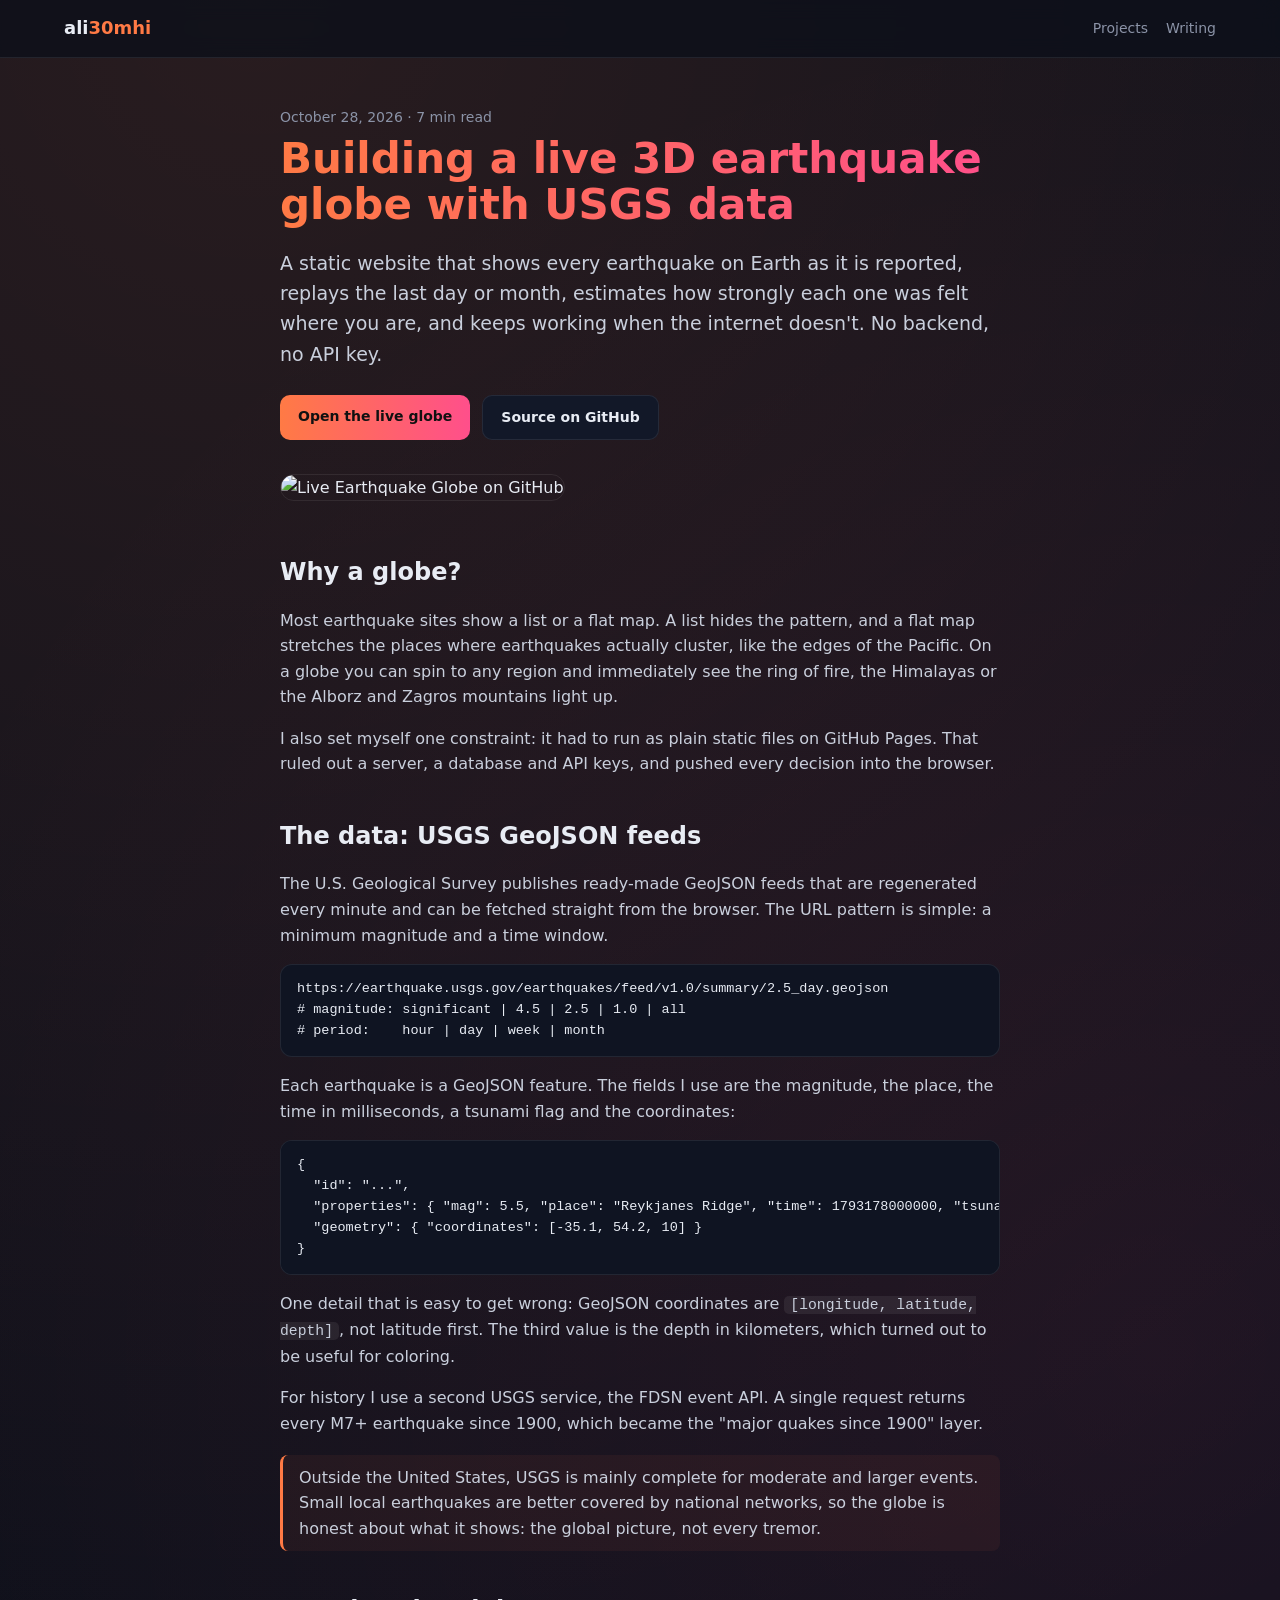
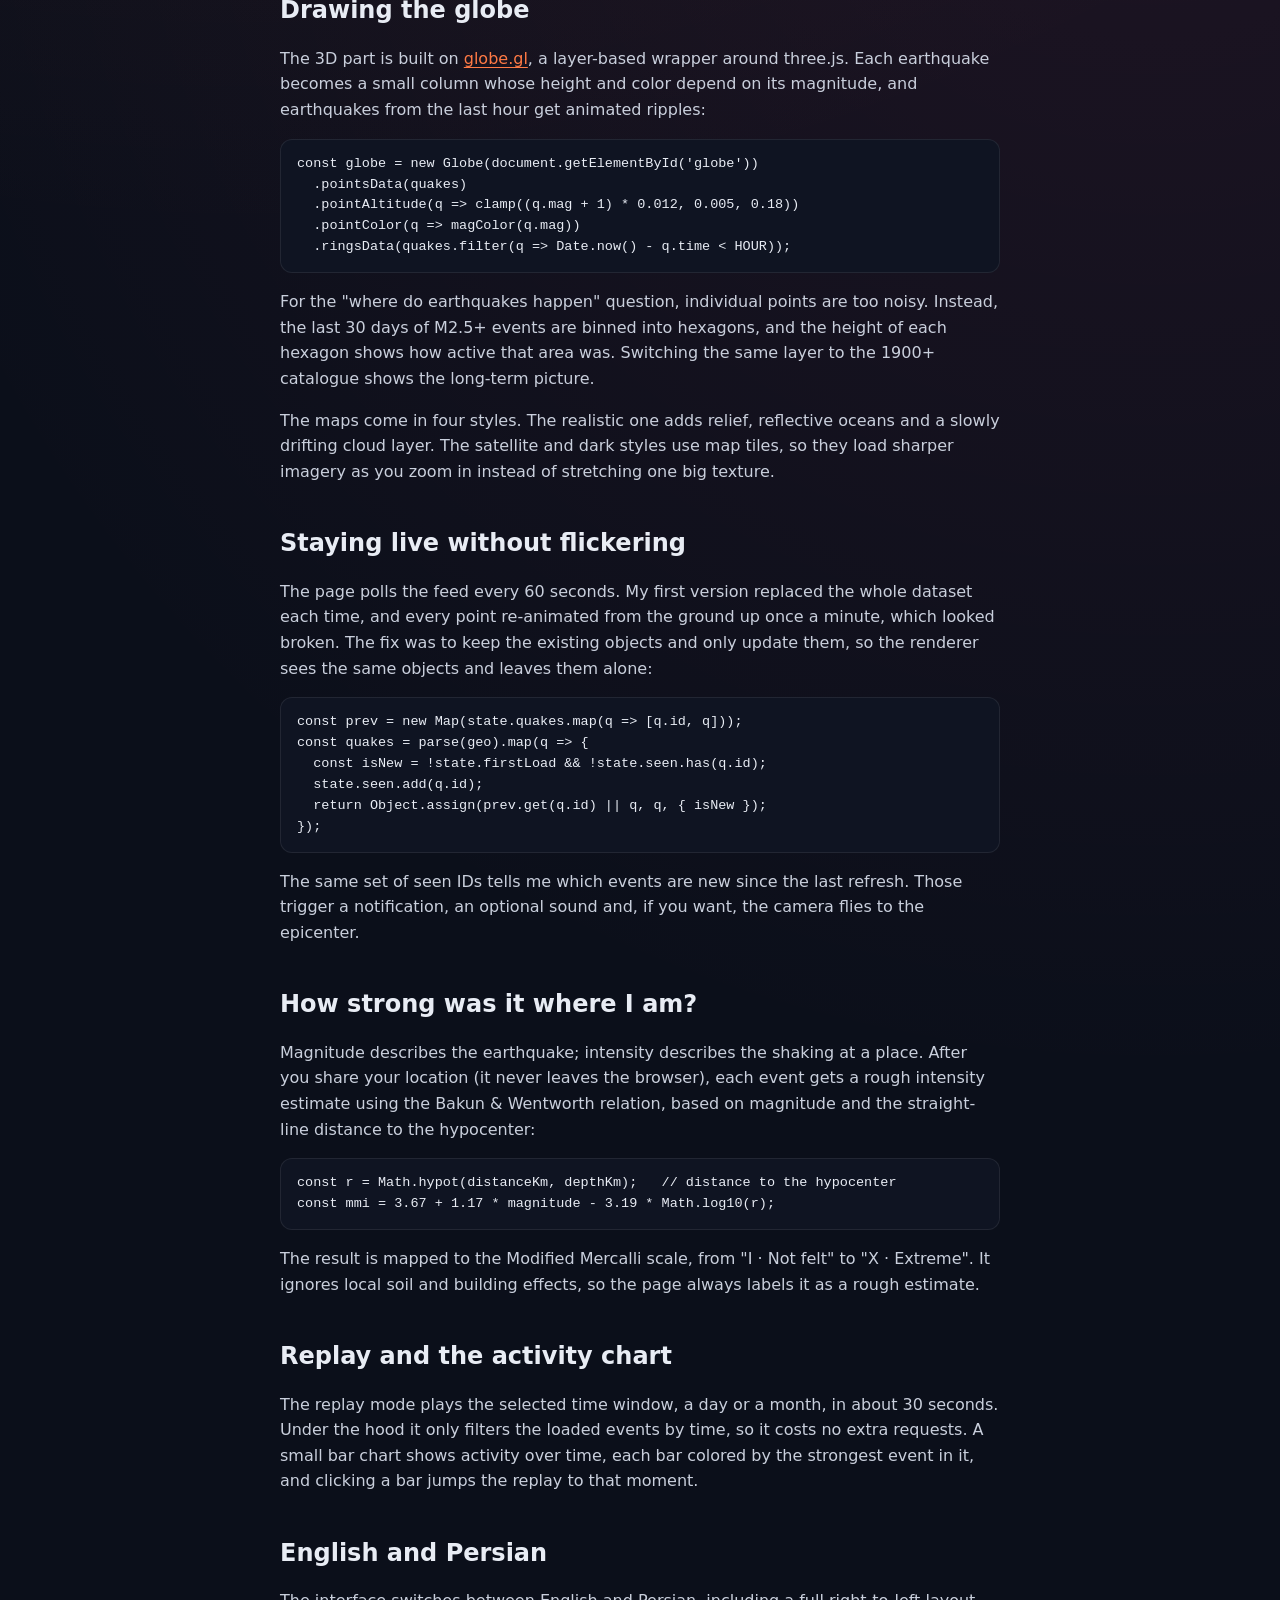
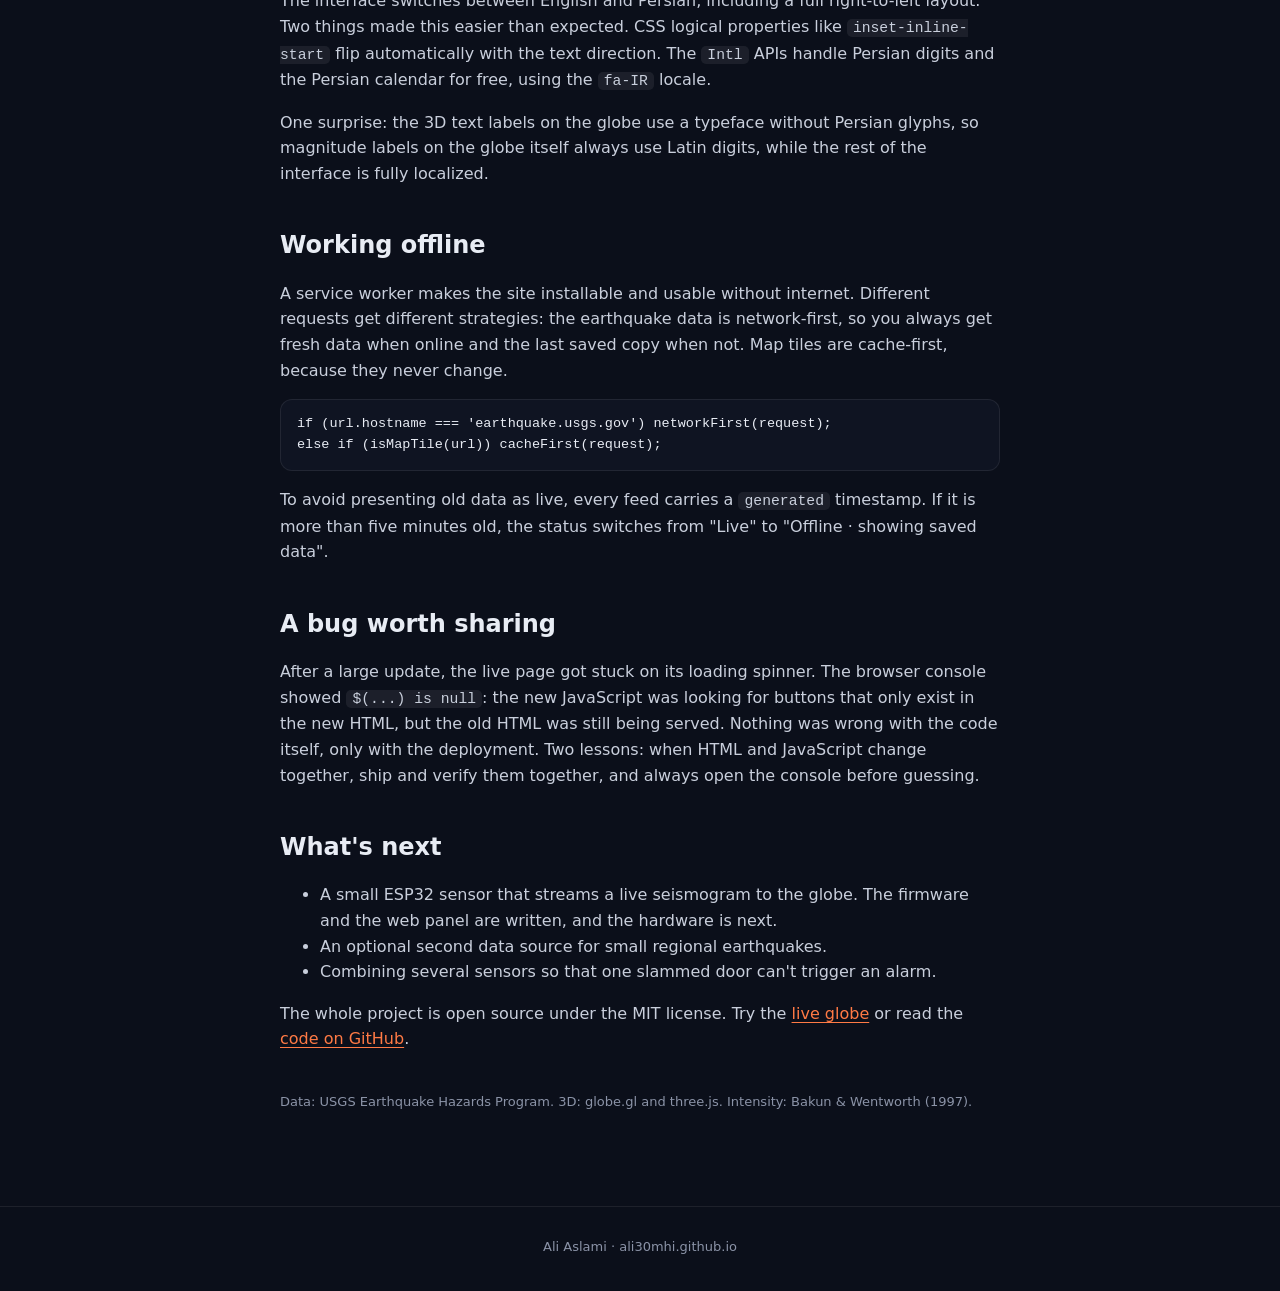
==== blog/earthquake-globe.html @ 8f1ca22b "Add article page" ====
<!DOCTYPE html>
<html lang="en" dir="ltr">
<head>
  <meta charset="UTF-8">
  <meta name="viewport" content="width=device-width, initial-scale=1">
  <title>Building a live 3D earthquake globe with USGS data · Ali Aslami</title>
  <meta name="description" content="How a static website gets real-time earthquake data, stays smooth while updating, estimates shaking at your location and keeps working offline.">
  <meta property="og:title" content="Building a live 3D earthquake globe with USGS data">
  <meta property="og:description" content="Real-time USGS data, three.js, an intensity estimate and offline support, with no backend.">
  <meta property="og:image" content="https://opengraph.githubassets.com/1/Ali30mhi/earthquake-globe">
  <meta name="theme-color" content="#0b0f1a">
  <link rel="icon" href="https://github.com/Ali30mhi.png">
  <link rel="stylesheet" href="../style.css">
</head>
<body>
  <nav class="nav">
    <a class="brand" href="../">ali<span>30mhi</span></a>
    <div class="links">
      <a href="../#projects">Projects</a>
      <a href="../#writing">Writing</a>
    </div>
  </nav>

  <article class="article">
    <header>
      <p class="date">October 28, 2026 · 7 min read</p>
      <h1>Building a live 3D earthquake globe with USGS data</h1>
      <p class="lead">A static website that shows every earthquake on Earth as it is reported, replays the last day or month, estimates how strongly each one was felt where you are, and keeps working when the internet doesn't. No backend, no API key.</p>
      <div class="cta">
        <a class="btn primary" href="https://ali30mhi.github.io/earthquake-globe/">Open the live globe</a>
        <a class="btn" href="https://github.com/Ali30mhi/earthquake-globe">Source on GitHub</a>
      </div>
      <img class="cover" src="https://opengraph.githubassets.com/1/Ali30mhi/earthquake-globe" alt="Live Earthquake Globe on GitHub">
    </header>

    <h2>Why a globe?</h2>
    <p>Most earthquake sites show a list or a flat map. A list hides the pattern, and a flat map stretches the places where earthquakes actually cluster, like the edges of the Pacific. On a globe you can spin to any region and immediately see the ring of fire, the Himalayas or the Alborz and Zagros mountains light up.</p>
    <p>I also set myself one constraint: it had to run as plain static files on GitHub Pages. That ruled out a server, a database and API keys, and pushed every decision into the browser.</p>

    <h2>The data: USGS GeoJSON feeds</h2>
    <p>The U.S. Geological Survey publishes ready-made GeoJSON feeds that are regenerated every minute and can be fetched straight from the browser. The URL pattern is simple: a minimum magnitude and a time window.</p>
<pre><code>https://earthquake.usgs.gov/earthquakes/feed/v1.0/summary/2.5_day.geojson
# magnitude: significant | 4.5 | 2.5 | 1.0 | all
# period:    hour | day | week | month</code></pre>
    <p>Each earthquake is a GeoJSON feature. The fields I use are the magnitude, the place, the time in milliseconds, a tsunami flag and the coordinates:</p>
<pre><code>{
  "id": "...",
  "properties": { "mag": 5.5, "place": "Reykjanes Ridge", "time": 1793178000000, "tsunami": 0 },
  "geometry": { "coordinates": [-35.1, 54.2, 10] }
}</code></pre>
    <p>One detail that is easy to get wrong: GeoJSON coordinates are <code>[longitude, latitude, depth]</code>, not latitude first. The third value is the depth in kilometers, which turned out to be useful for coloring.</p>
    <p>For history I use a second USGS service, the FDSN event API. A single request returns every M7+ earthquake since 1900, which became the "major quakes since 1900" layer.</p>
    <blockquote>Outside the United States, USGS is mainly complete for moderate and larger events. Small local earthquakes are better covered by national networks, so the globe is honest about what it shows: the global picture, not every tremor.</blockquote>

    <h2>Drawing the globe</h2>
    <p>The 3D part is built on <a href="https://github.com/vasturiano/globe.gl">globe.gl</a>, a layer-based wrapper around three.js. Each earthquake becomes a small column whose height and color depend on its magnitude, and earthquakes from the last hour get animated ripples:</p>
<pre><code>const globe = new Globe(document.getElementById('globe'))
  .pointsData(quakes)
  .pointAltitude(q =&gt; clamp((q.mag + 1) * 0.012, 0.005, 0.18))
  .pointColor(q =&gt; magColor(q.mag))
  .ringsData(quakes.filter(q =&gt; Date.now() - q.time &lt; HOUR));</code></pre>
    <p>For the "where do earthquakes happen" question, individual points are too noisy. Instead, the last 30 days of M2.5+ events are binned into hexagons, and the height of each hexagon shows how active that area was. Switching the same layer to the 1900+ catalogue shows the long-term picture.</p>
    <p>The maps come in four styles. The realistic one adds relief, reflective oceans and a slowly drifting cloud layer. The satellite and dark styles use map tiles, so they load sharper imagery as you zoom in instead of stretching one big texture.</p>

    <h2>Staying live without flickering</h2>
    <p>The page polls the feed every 60 seconds. My first version replaced the whole dataset each time, and every point re-animated from the ground up once a minute, which looked broken. The fix was to keep the existing objects and only update them, so the renderer sees the same objects and leaves them alone:</p>
<pre><code>const prev = new Map(state.quakes.map(q =&gt; [q.id, q]));
const quakes = parse(geo).map(q =&gt; {
  const isNew = !state.firstLoad &amp;&amp; !state.seen.has(q.id);
  state.seen.add(q.id);
  return Object.assign(prev.get(q.id) || q, q, { isNew });
});</code></pre>
    <p>The same set of seen IDs tells me which events are new since the last refresh. Those trigger a notification, an optional sound and, if you want, the camera flies to the epicenter.</p>

    <h2>How strong was it where I am?</h2>
    <p>Magnitude describes the earthquake; intensity describes the shaking at a place. After you share your location (it never leaves the browser), each event gets a rough intensity estimate using the Bakun &amp; Wentworth relation, based on magnitude and the straight-line distance to the hypocenter:</p>
<pre><code>const r = Math.hypot(distanceKm, depthKm);   // distance to the hypocenter
const mmi = 3.67 + 1.17 * magnitude - 3.19 * Math.log10(r);</code></pre>
    <p>The result is mapped to the Modified Mercalli scale, from "I · Not felt" to "X · Extreme". It ignores local soil and building effects, so the page always labels it as a rough estimate.</p>

    <h2>Replay and the activity chart</h2>
    <p>The replay mode plays the selected time window, a day or a month, in about 30 seconds. Under the hood it only filters the loaded events by time, so it costs no extra requests. A small bar chart shows activity over time, each bar colored by the strongest event in it, and clicking a bar jumps the replay to that moment.</p>

    <h2>English and Persian</h2>
    <p>The interface switches between English and Persian, including a full right-to-left layout. Two things made this easier than expected. CSS logical properties like <code>inset-inline-start</code> flip automatically with the text direction. The <code>Intl</code> APIs handle Persian digits and the Persian calendar for free, using the <code>fa-IR</code> locale.</p>
    <p>One surprise: the 3D text labels on the globe use a typeface without Persian glyphs, so magnitude labels on the globe itself always use Latin digits, while the rest of the interface is fully localized.</p>

    <h2>Working offline</h2>
    <p>A service worker makes the site installable and usable without internet. Different requests get different strategies: the earthquake data is network-first, so you always get fresh data when online and the last saved copy when not. Map tiles are cache-first, because they never change.</p>
<pre><code>if (url.hostname === 'earthquake.usgs.gov') networkFirst(request);
else if (isMapTile(url)) cacheFirst(request);</code></pre>
    <p>To avoid presenting old data as live, every feed carries a <code>generated</code> timestamp. If it is more than five minutes old, the status switches from "Live" to "Offline · showing saved data".</p>

    <h2>A bug worth sharing</h2>
    <p>After a large update, the live page got stuck on its loading spinner. The browser console showed <code>$(...) is null</code>: the new JavaScript was looking for buttons that only exist in the new HTML, but the old HTML was still being served. Nothing was wrong with the code itself, only with the deployment. Two lessons: when HTML and JavaScript change together, ship and verify them together, and always open the console before guessing.</p>

    <h2>What's next</h2>
    <ul>
      <li>A small ESP32 sensor that streams a live seismogram to the globe. The firmware and the web panel are written, and the hardware is next.</li>
      <li>An optional second data source for small regional earthquakes.</li>
      <li>Combining several sensors so that one slammed door can't trigger an alarm.</li>
    </ul>
    <p>The whole project is open source under the MIT license. Try the <a href="https://ali30mhi.github.io/earthquake-globe/">live globe</a> or read the <a href="https://github.com/Ali30mhi/earthquake-globe">code on GitHub</a>.</p>

    <p class="credits">Data: USGS Earthquake Hazards Program. 3D: globe.gl and three.js. Intensity: Bakun &amp; Wentworth (1997).</p>
  </article>

  <footer>Ali Aslami · <a href="../">ali30mhi.github.io</a></footer>
</body>
</html>
---- style.css ----
:root {
  --bg: #0b0f1a; --card: #121828; --line: rgba(255, 255, 255, .08);
  --fg: #e8ecf4; --muted: #8b93a7; --a: #ff7a45; --b: #ff4f8b;
}
* { box-sizing: border-box; }
html { scroll-behavior: smooth; }
body {
  margin: 0; background: var(--bg); color: var(--fg);
  font: 16px/1.6 system-ui, -apple-system, "Segoe UI", Roboto, sans-serif;
  background-image: radial-gradient(circle at 20% 0%, rgba(255, 122, 69, .12), transparent 40%),
                    radial-gradient(circle at 90% 30%, rgba(255, 79, 139, .08), transparent 40%);
}
html[lang="fa"] body { font-family: Vazirmatn, Tahoma, system-ui, sans-serif; }
a { color: inherit; text-decoration: none; }

.nav {
  position: sticky; top: 0; z-index: 10; display: flex; justify-content: space-between; align-items: center;
  padding: 14px clamp(16px, 5vw, 64px); background: rgba(11, 15, 26, .75);
  backdrop-filter: blur(10px); -webkit-backdrop-filter: blur(10px); border-bottom: 1px solid var(--line);
}
.brand { font-weight: 800; font-size: 18px; direction: ltr; }
.brand span { color: var(--a); }
.links { display: flex; gap: 18px; align-items: center; font-size: 14px; color: var(--muted); }
.links a:hover { color: var(--fg); }
.chip {
  background: var(--card); color: var(--fg); border: 1px solid var(--line); border-radius: 8px;
  padding: 4px 10px; font: inherit; font-size: 13px; cursor: pointer;
}

.hero { max-width: 760px; margin: 0 auto; padding: 72px 20px 48px; text-align: center; }
.avatar { width: 120px; height: 120px; border-radius: 50%; border: 3px solid var(--a); box-shadow: 0 0 40px rgba(255, 122, 69, .35); }
.hello { color: var(--muted); margin: 18px 0 0; }
h1 {
  font-size: clamp(36px, 7vw, 56px); margin: 4px 0; line-height: 1.1;
  background: linear-gradient(90deg, var(--a), var(--b)); -webkit-background-clip: text; background-clip: text; color: transparent;
}
.role { font-size: 18px; margin: 6px 0 14px; }
.bio { color: var(--muted); max-width: 580px; margin: 0 auto; }
.cta { display: flex; gap: 12px; justify-content: center; margin: 26px 0; flex-wrap: wrap; }
.btn {
  display: inline-block; padding: 10px 18px; border-radius: 10px; border: 1px solid var(--line);
  background: var(--card); font-weight: 600; font-size: 14px; transition: transform .15s, border-color .15s;
}
.btn:hover { transform: translateY(-2px); border-color: var(--a); }
.btn.primary { background: linear-gradient(90deg, var(--a), var(--b)); border: 0; color: #111; }
.btn.small { padding: 6px 12px; font-size: 13px; }
.stats { display: flex; gap: 12px; justify-content: center; }
.stats div { background: var(--card); border: 1px solid var(--line); border-radius: 12px; padding: 10px 18px; min-width: 110px; }
.stats b { display: block; font-size: 22px; }
.stats span { font-size: 12px; color: var(--muted); }

main { max-width: 1100px; margin: 0 auto; padding: 0 20px; }
section { padding: 48px 0; }
h2 { font-size: 28px; margin: 0 0 6px; }
.sub { color: var(--muted); margin: 0 0 24px; }

.grid { display: grid; grid-template-columns: repeat(auto-fill, minmax(310px, 1fr)); gap: 18px; }
.card {
  background: var(--card); border: 1px solid var(--line); border-radius: 16px; overflow: hidden;
  display: flex; flex-direction: column; transition: transform .2s, border-color .2s, box-shadow .2s;
}
.card:hover { transform: translateY(-4px); border-color: rgba(255, 122, 69, .5); box-shadow: 0 12px 30px rgba(0, 0, 0, .35); }
.thumb img { width: 100%; aspect-ratio: 2 / 1; object-fit: cover; display: block; background: #1b2133; }
.card .body { padding: 16px; display: flex; flex-direction: column; gap: 10px; flex: 1; }
.card h3 { margin: 0; font-size: 18px; direction: ltr; text-align: start; unicode-bidi: plaintext; }
.card p { margin: 0; color: var(--muted); font-size: 14px; flex: 1; }
.tags { display: flex; flex-wrap: wrap; gap: 6px; }
.tags span { font-size: 12px; padding: 2px 8px; border-radius: 6px; background: rgba(255, 122, 69, .12); color: #ffb08f; direction: ltr; }
.meta { display: flex; gap: 12px; font-size: 12px; color: var(--muted); min-height: 18px; }
.actions { display: flex; gap: 8px; }

.skills { display: grid; grid-template-columns: repeat(auto-fit, minmax(220px, 1fr)); gap: 14px; margin-top: 18px; }
.skill { background: var(--card); border: 1px solid var(--line); border-radius: 14px; padding: 16px; }
.skill h3 { margin: 0 0 6px; font-size: 15px; color: var(--a); }
.skill p { margin: 0; color: var(--muted); font-size: 14px; }

.posts { display: grid; grid-template-columns: repeat(auto-fit, minmax(300px, 1fr)); gap: 14px; margin-top: 18px; }
.post { background: var(--card); border: 1px dashed rgba(255, 255, 255, .15); border-radius: 14px; padding: 18px; }
.post h3 { margin: 8px 0 6px; font-size: 17px; }
.post p { margin: 0; color: var(--muted); font-size: 14px; }
.tag { font-size: 11px; padding: 2px 8px; border-radius: 6px; background: rgba(255, 79, 139, .15); color: #ff9ab9; }

.contact { text-align: center; }
.contact p { color: var(--muted); max-width: 520px; margin: 8px auto 22px; }
footer { text-align: center; color: var(--muted); font-size: 13px; padding: 30px 20px 40px; border-top: 1px solid var(--line); }

@media (max-width: 640px) {
  .links a { display: none; }
  .stats { flex-wrap: wrap; }
}
/* end of style.css */
/* article-styles */
.article { max-width: 760px; margin: 0 auto; padding: 48px 20px 80px; }
.article h1 { font-size: clamp(30px, 5vw, 42px); }
.article .date { color: var(--muted); font-size: 14px; margin: 0 0 8px; }
.article .lead { font-size: 19px; color: #c9cfdc; }
.article .cover { width: 100%; border-radius: 14px; border: 1px solid var(--line); margin: 8px 0 12px; }
.article h2 { font-size: 24px; margin: 40px 0 10px; }
.article p, .article li { color: #c9cfdc; }
.article a:not(.btn) { color: var(--a); text-decoration: underline; text-underline-offset: 3px; }
.article .cta { justify-content: flex-start; }
.article pre {
  background: #0f1422; border: 1px solid var(--line); border-radius: 12px; padding: 14px 16px;
  overflow-x: auto; font-size: 13.5px; line-height: 1.55; direction: ltr; text-align: left;
}
.article code { font-family: ui-monospace, "JetBrains Mono", Consolas, monospace; }
.article p code, .article li code { background: rgba(255, 255, 255, .07); padding: 1px 6px; border-radius: 5px; font-size: .92em; }
.article blockquote {
  margin: 18px 0; padding: 10px 16px; border-inline-start: 3px solid var(--a);
  background: rgba(255, 122, 69, .06); border-radius: 8px; color: #c9cfdc;
}
.article .credits { font-size: 13px; color: var(--muted); margin-top: 40px; }
.post.published { border-style: solid; display: block; transition: transform .2s, border-color .2s; }
.post.published:hover { transform: translateY(-3px); border-color: rgba(255, 122, 69, .5); }
.tag.new { background: rgba(52, 199, 89, .15); color: #6ee08f; }
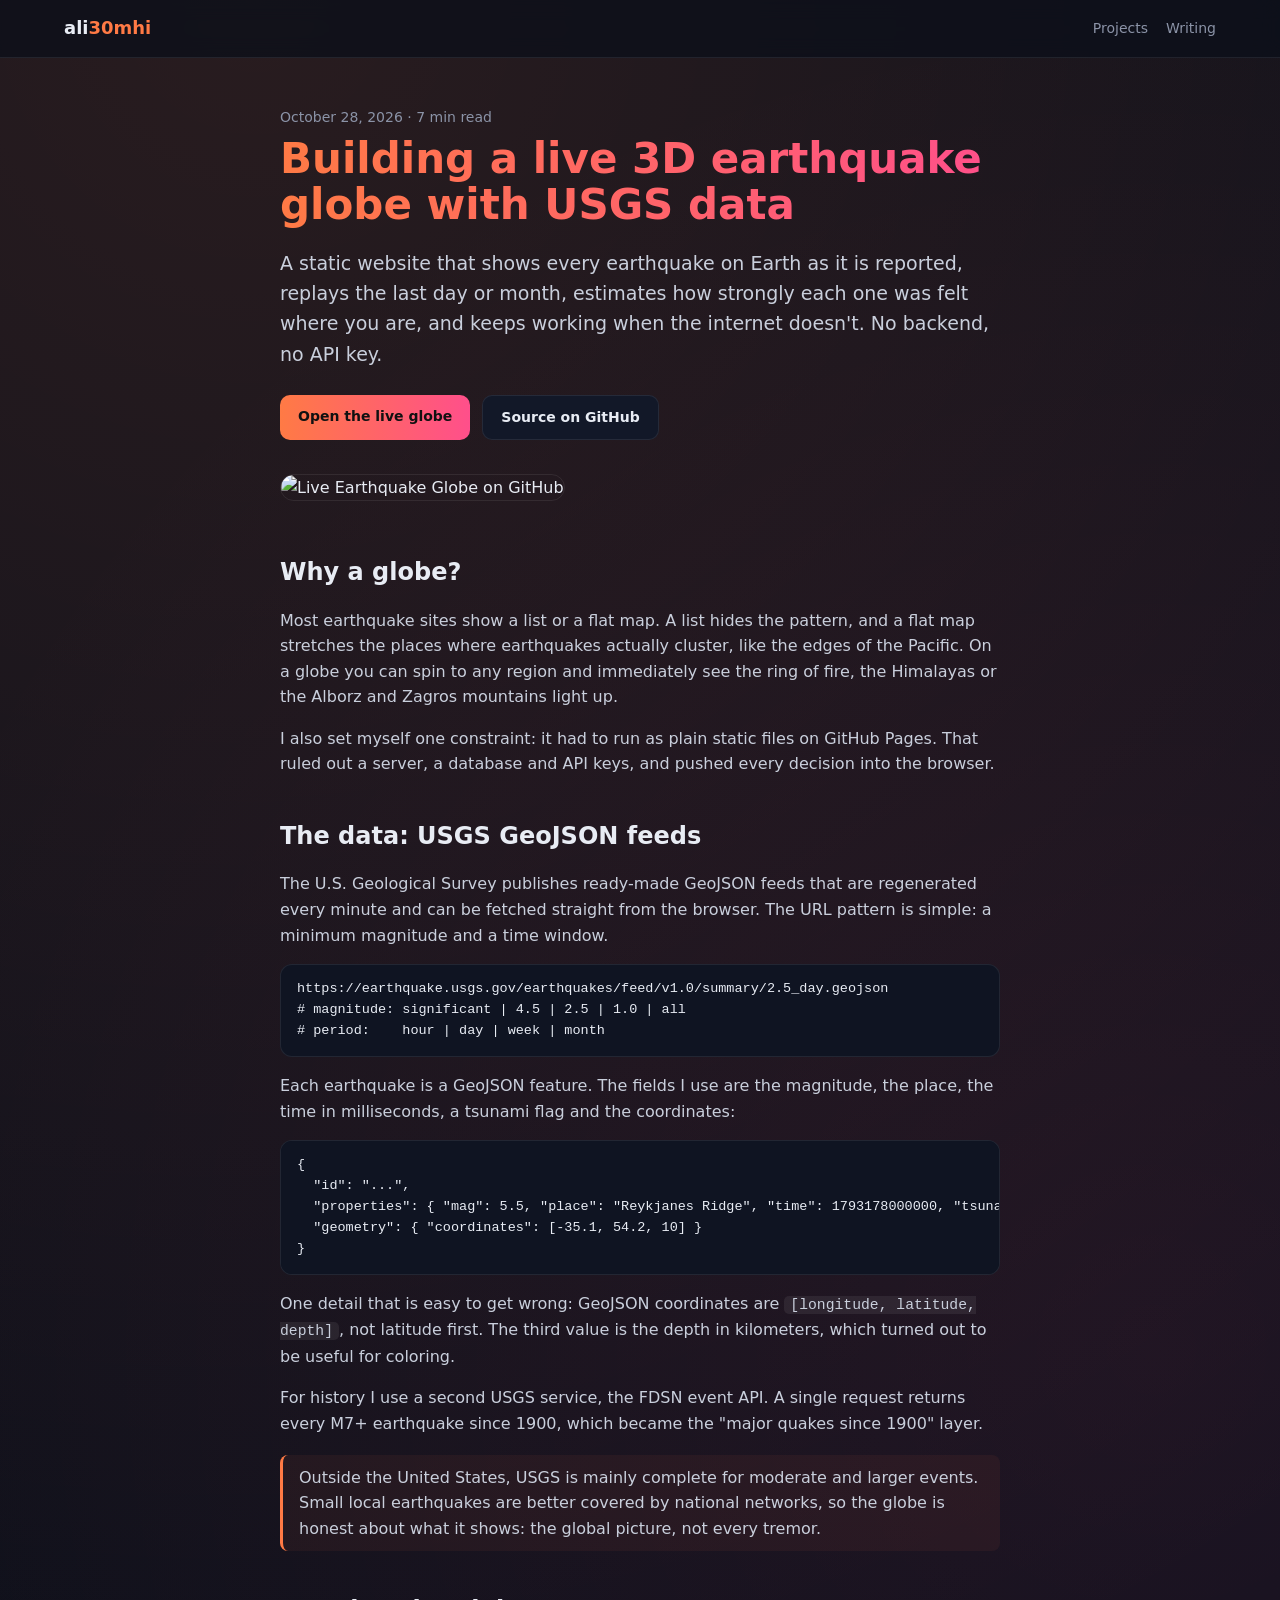
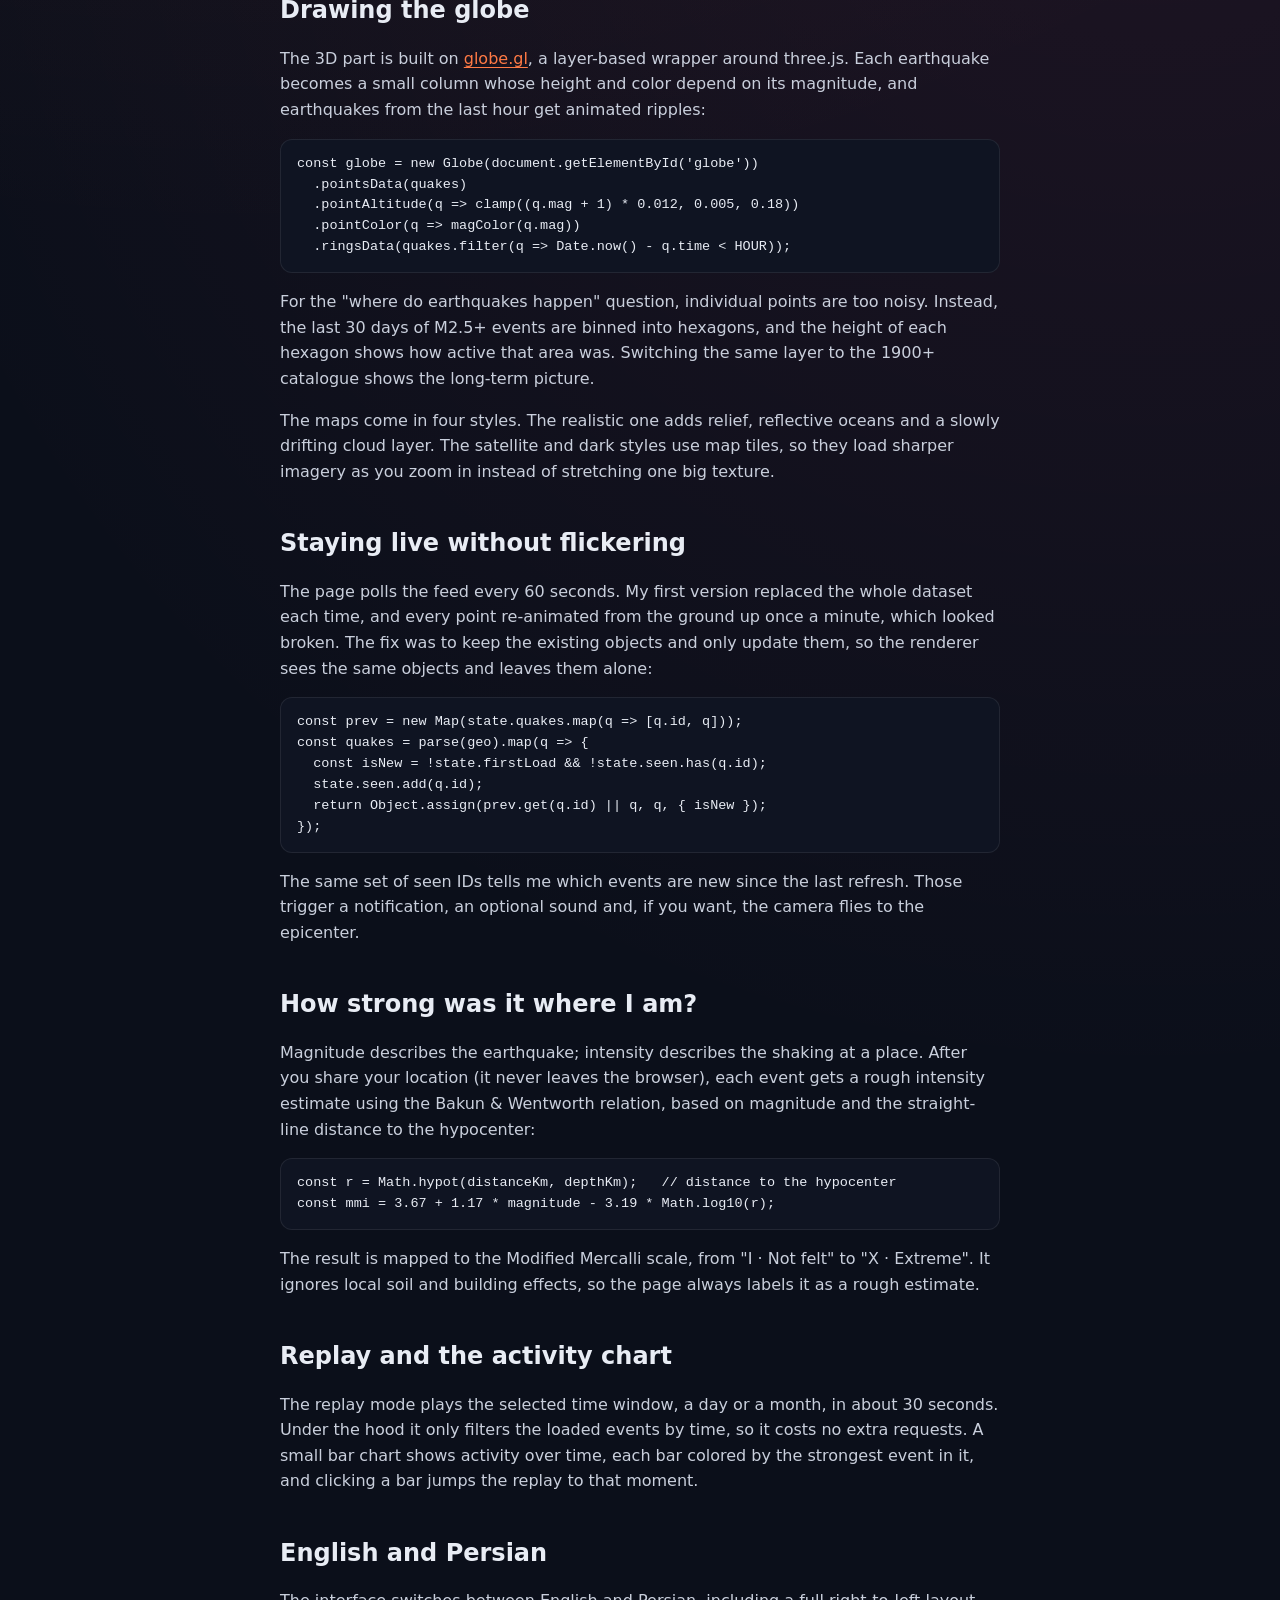
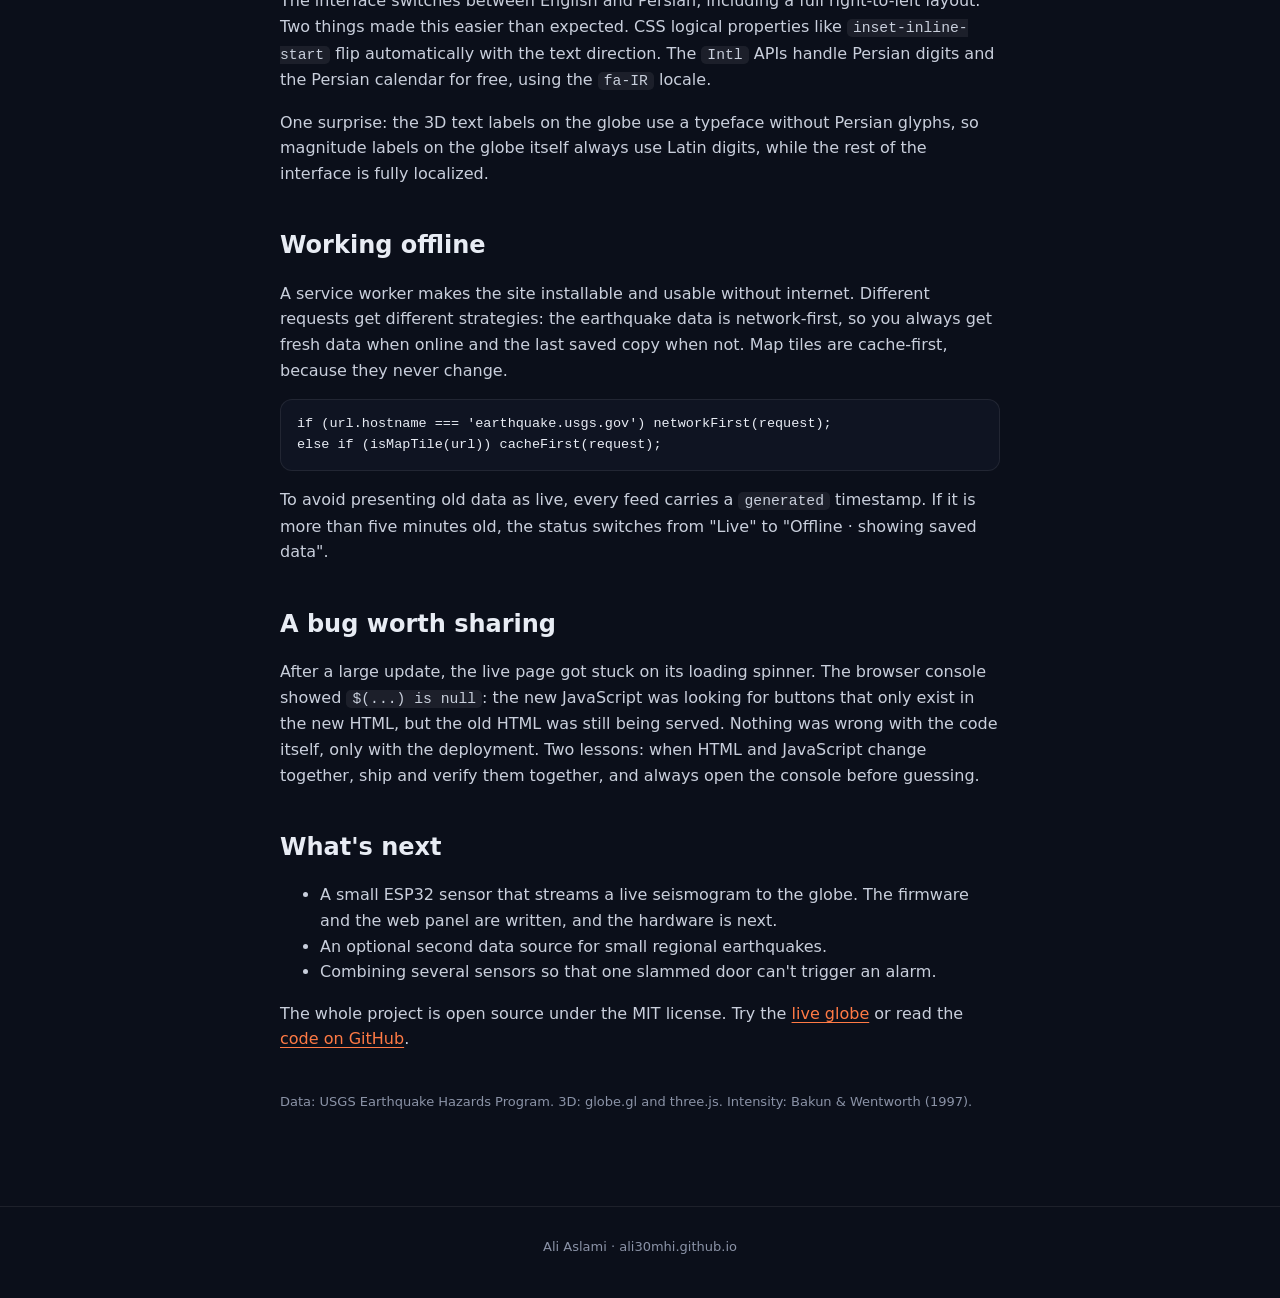
==== commit 68b88387: "Responsive and cross-platform polish" ====
--- a/blog/earthquake-globe.html
+++ b/blog/earthquake-globe.html
@@ -9,8 +9,9 @@
   <meta property="og:description" content="Real-time USGS data, three.js, an intensity estimate and offline support, with no backend.">
   <meta property="og:image" content="https://opengraph.githubassets.com/1/Ali30mhi/earthquake-globe">
   <meta name="theme-color" content="#0b0f1a">
+  <meta name="color-scheme" content="dark">
   <link rel="icon" href="https://github.com/Ali30mhi.png">
-  <link rel="stylesheet" href="../style.css">
+  <link rel="stylesheet" href="../style.css?v=3">
 </head>
 <body>
   <nav class="nav">
--- a/style.css
+++ b/style.css
@@ -113,3 +113,43 @@
 .post.published { border-style: solid; display: block; transition: transform .2s, border-color .2s; }
 .post.published:hover { transform: translateY(-3px); border-color: rgba(255, 122, 69, .5); }
 .tag.new { background: rgba(52, 199, 89, .15); color: #6ee08f; }
+/* cross-platform */
+html { -webkit-text-size-adjust: 100%; text-size-adjust: 100%; color-scheme: dark; scrollbar-color: #2a3247 var(--bg); }
+body { -webkit-font-smoothing: antialiased; -moz-osx-font-smoothing: grayscale; overflow-x: hidden; }
+img { max-width: 100%; height: auto; }
+.grid { grid-template-columns: repeat(auto-fill, minmax(min(310px, 100%), 1fr)); }
+.skills { grid-template-columns: repeat(auto-fit, minmax(min(220px, 100%), 1fr)); }
+.posts { grid-template-columns: repeat(auto-fit, minmax(min(300px, 100%), 1fr)); }
+.card h3, .post h3, .article h1, .article h2 { overflow-wrap: anywhere; }
+.article code, .article pre { font-family: ui-monospace, SFMono-Regular, Menlo, Consolas, "Liberation Mono", monospace; }
+a:focus-visible, button:focus-visible { outline: 2px solid var(--a); outline-offset: 3px; border-radius: 8px; }
+::-webkit-scrollbar { width: 10px; height: 10px; }
+::-webkit-scrollbar-track { background: var(--bg); }
+::-webkit-scrollbar-thumb { background: #2a3247; border-radius: 8px; border: 2px solid var(--bg); }
+@media (hover: none) {
+  .btn:hover, .card:hover, .post.published:hover { transform: none; }
+}
+@media (prefers-reduced-motion: reduce) {
+  *, *::before, *::after { transition: none !important; animation: none !important; scroll-behavior: auto !important; }
+}
+@media (max-width: 640px) {
+  .nav { padding: 12px 16px; }
+  .links { gap: 12px; }
+  .links a { display: inline; font-size: 13px; }
+  .hero { padding: 40px 16px 28px; }
+  .avatar { width: 96px; height: 96px; }
+  .role { font-size: 16px; }
+  .stats div { flex: 1; min-width: 0; padding: 8px 10px; }
+  .stats b { font-size: 18px; }
+  main { padding: 0 16px; }
+  section { padding: 32px 0; }
+  h2 { font-size: 24px; }
+  .article { padding: 28px 16px 56px; }
+  .article .lead { font-size: 17px; }
+  .article h2 { font-size: 21px; margin-top: 32px; }
+  .article pre { font-size: 12.5px; }
+}
+@media (max-width: 420px) {
+  .links a[href="#skills"], .links a[href="#contact"] { display: none; }
+}
+/* end of cross-platform */
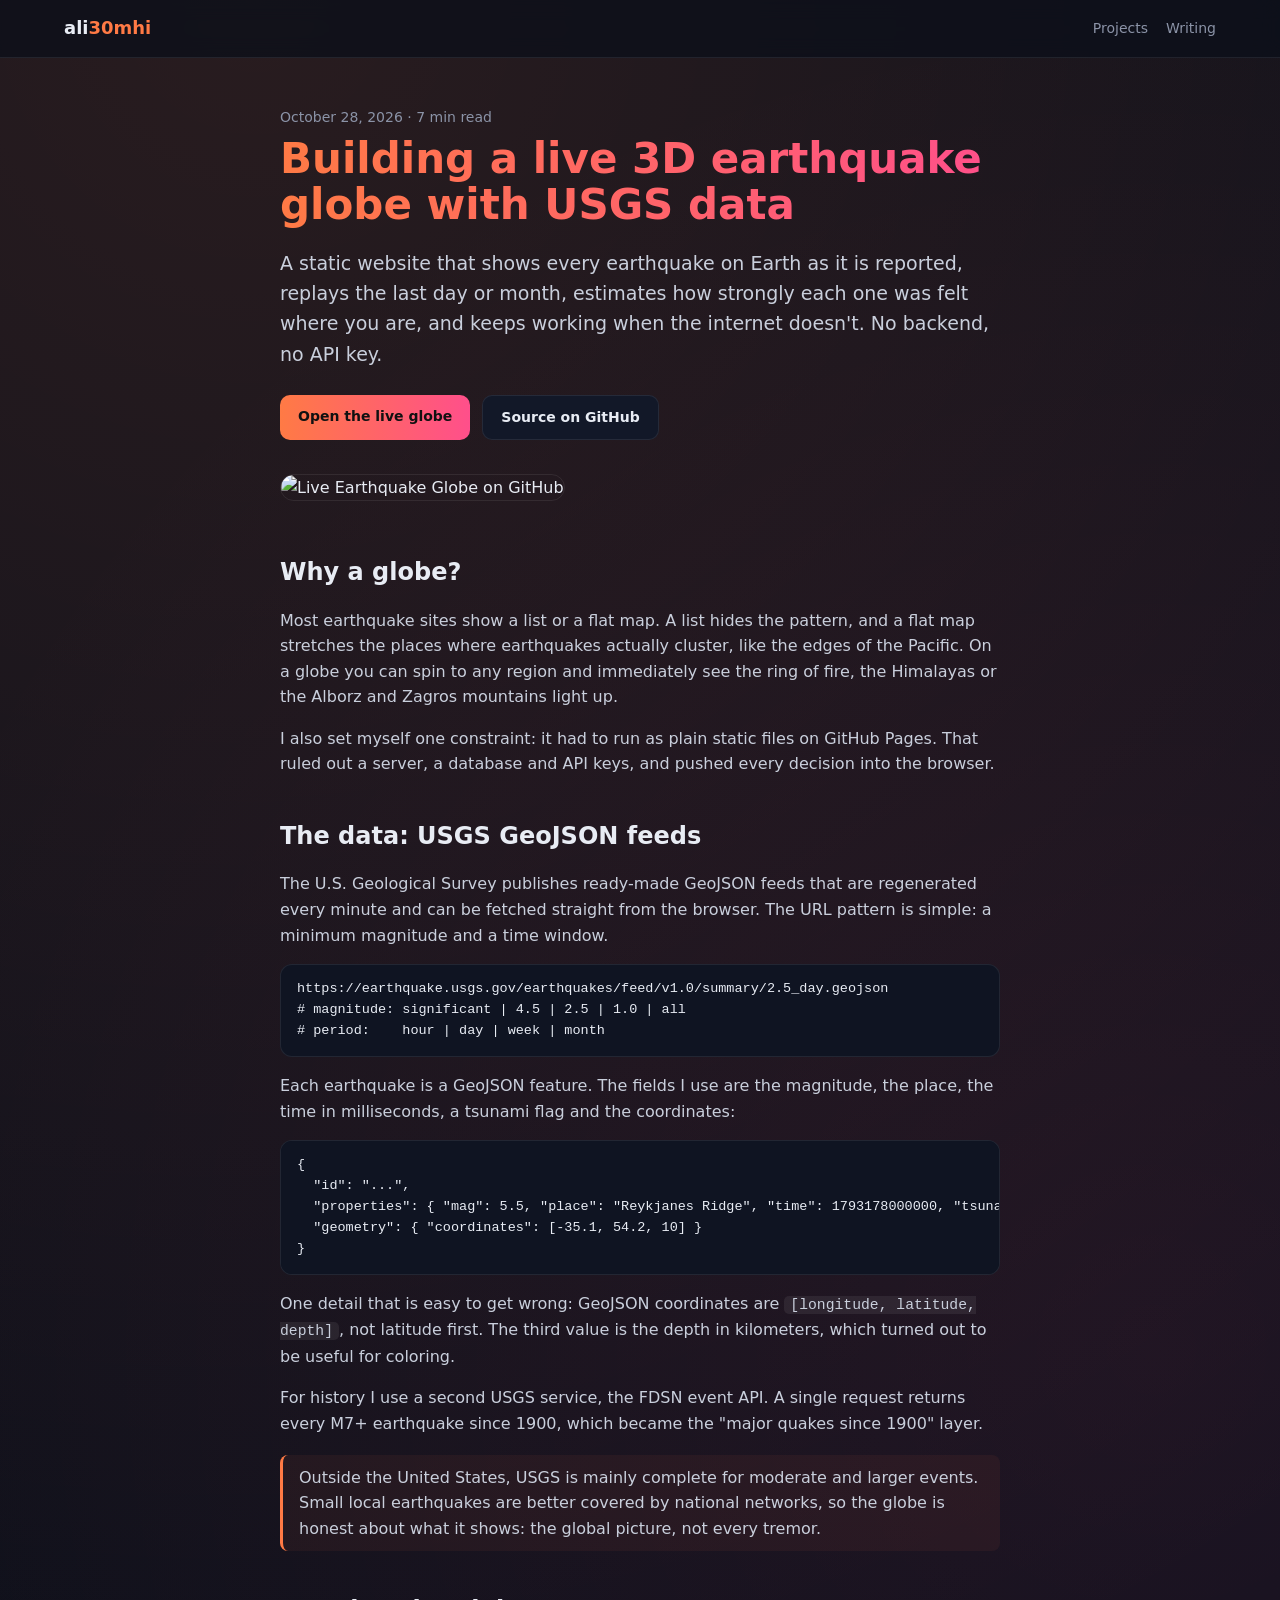
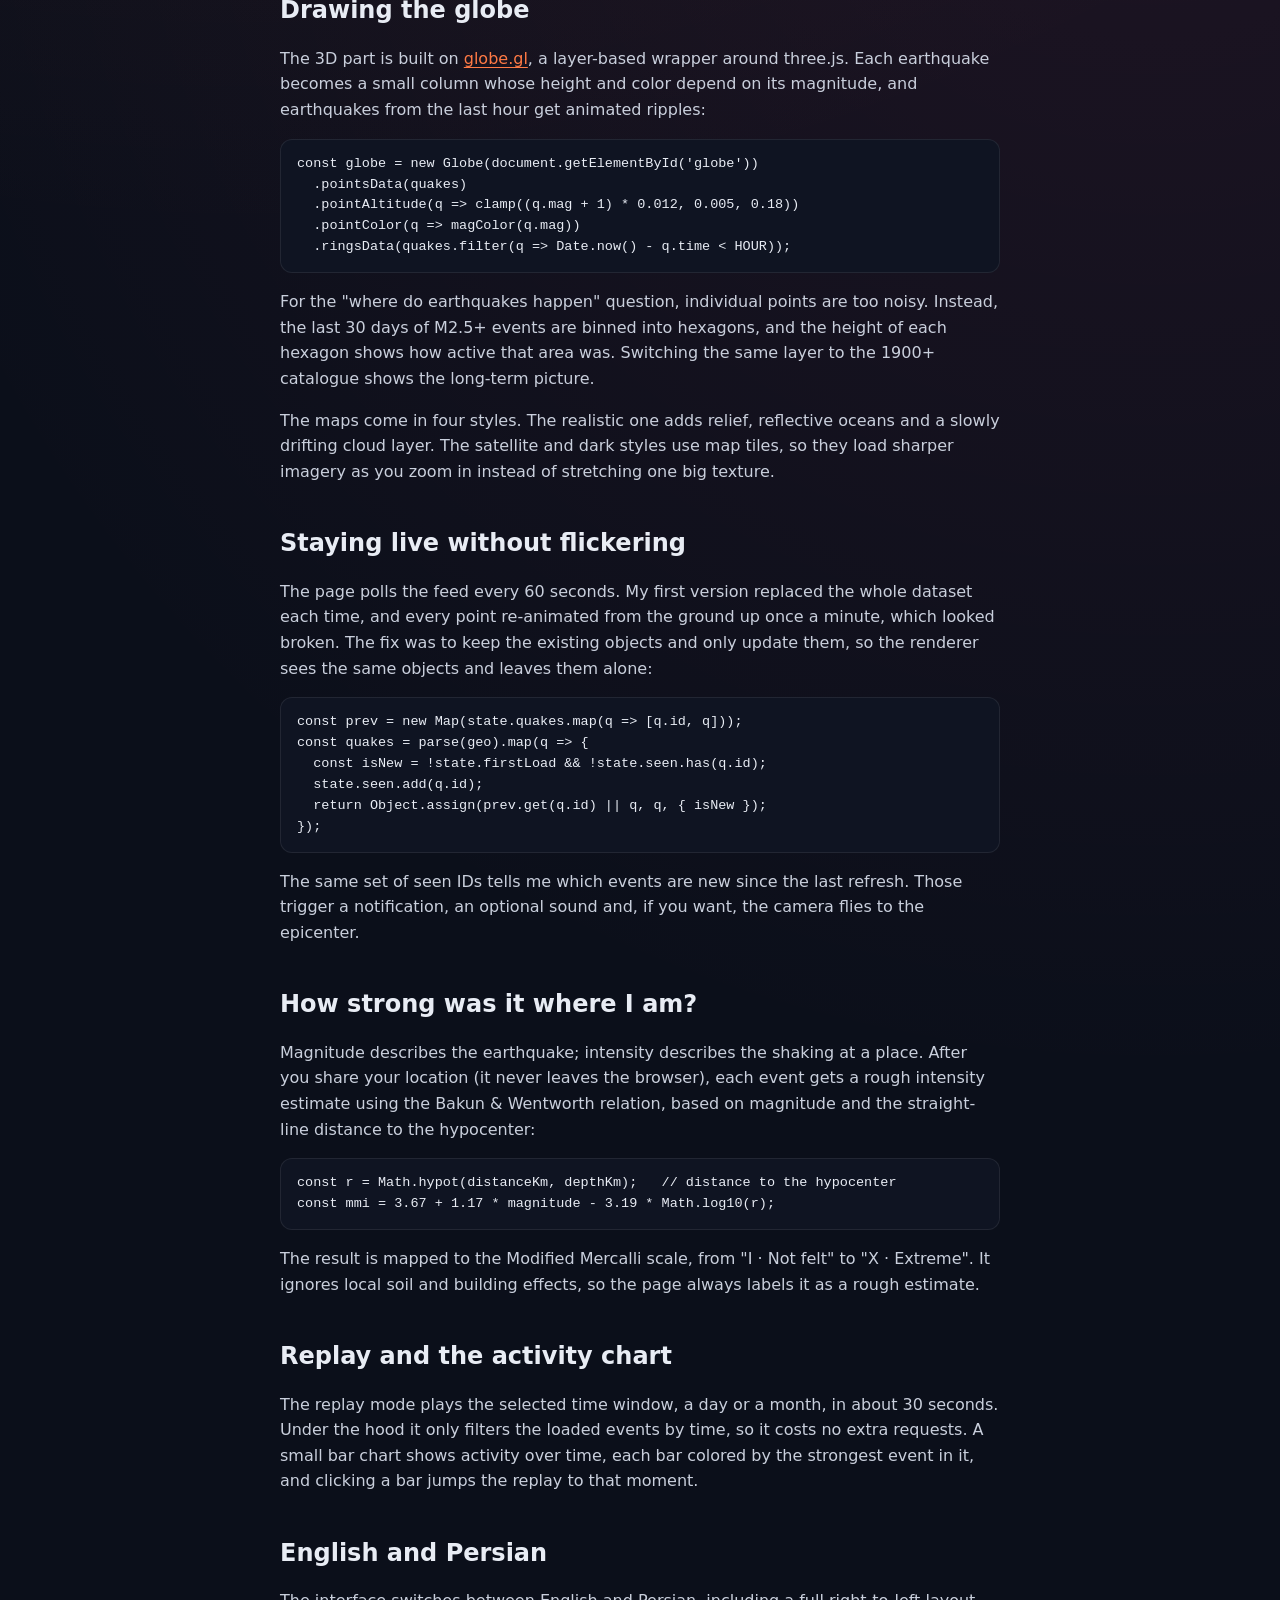
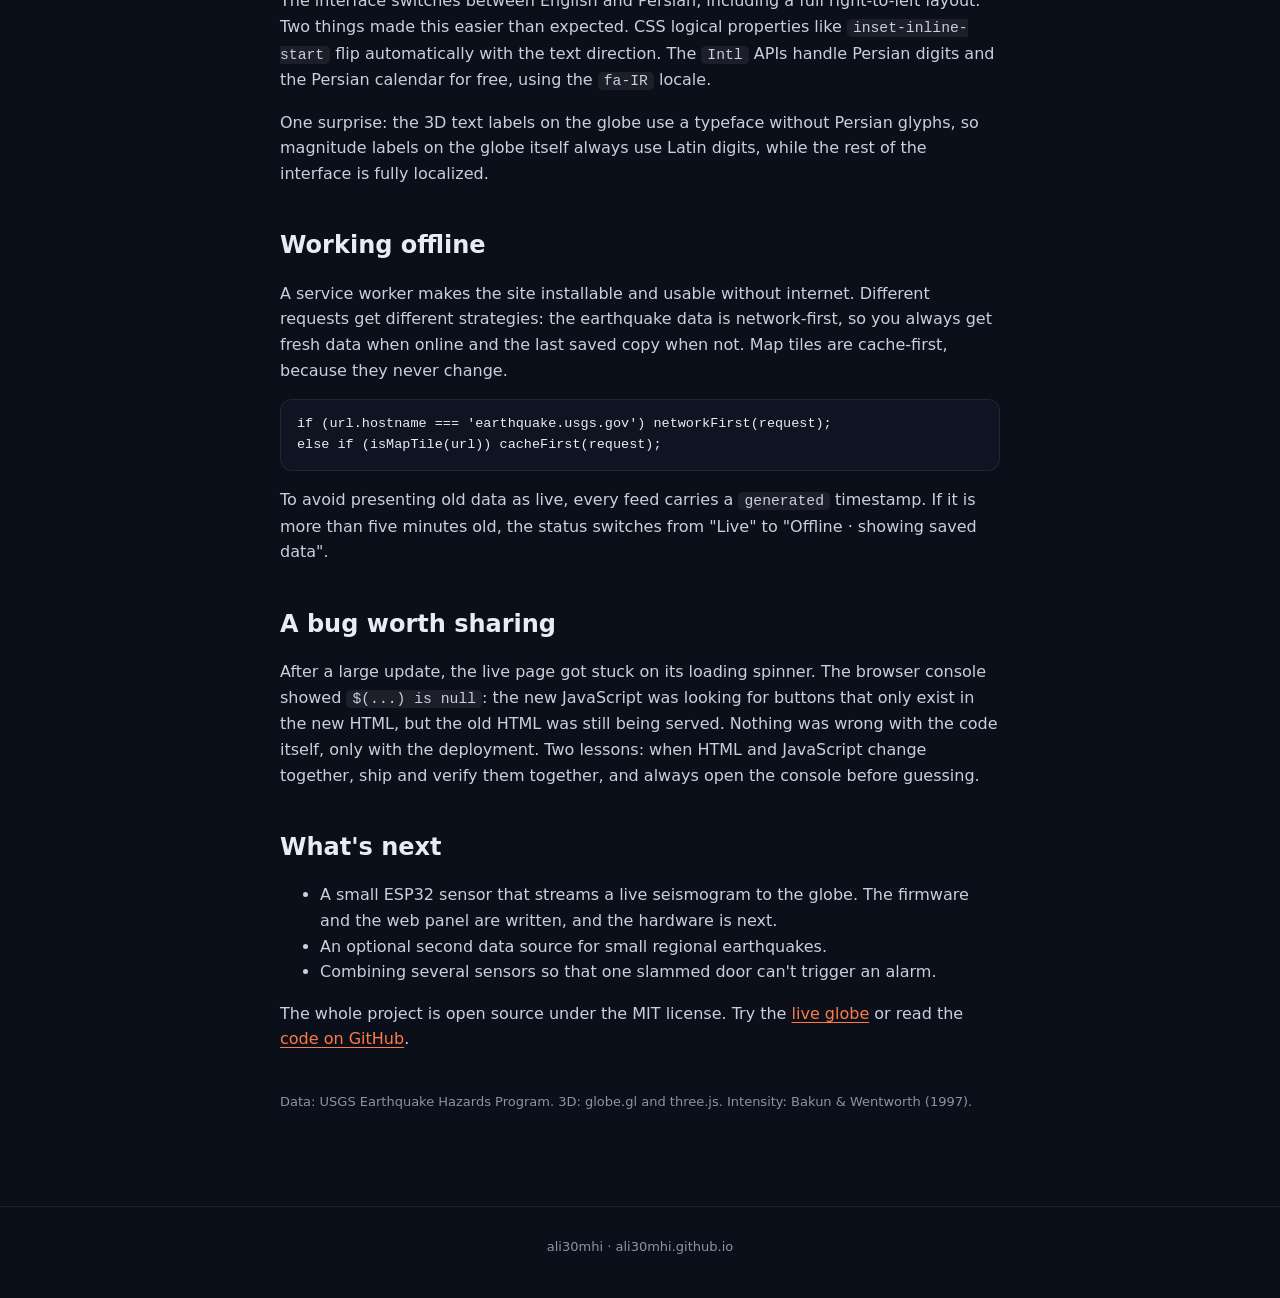
==== commit 70f804cd: "Use ali30mhi as display name" ====
--- a/blog/earthquake-globe.html
+++ b/blog/earthquake-globe.html
@@ -3,7 +3,7 @@
 <head>
   <meta charset="UTF-8">
   <meta name="viewport" content="width=device-width, initial-scale=1">
-  <title>Building a live 3D earthquake globe with USGS data · Ali Aslami</title>
+  <title>Building a live 3D earthquake globe with USGS data · ali30mhi</title>
   <meta name="description" content="How a static website gets real-time earthquake data, stays smooth while updating, estimates shaking at your location and keeps working offline.">
   <meta property="og:title" content="Building a live 3D earthquake globe with USGS data">
   <meta property="og:description" content="Real-time USGS data, three.js, an intensity estimate and offline support, with no backend.">
@@ -106,6 +106,6 @@
     <p class="credits">Data: USGS Earthquake Hazards Program. 3D: globe.gl and three.js. Intensity: Bakun &amp; Wentworth (1997).</p>
   </article>
 
-  <footer>Ali Aslami · <a href="../">ali30mhi.github.io</a></footer>
+  <footer>ali30mhi · <a href="../">ali30mhi.github.io</a></footer>
 </body>
 </html>
